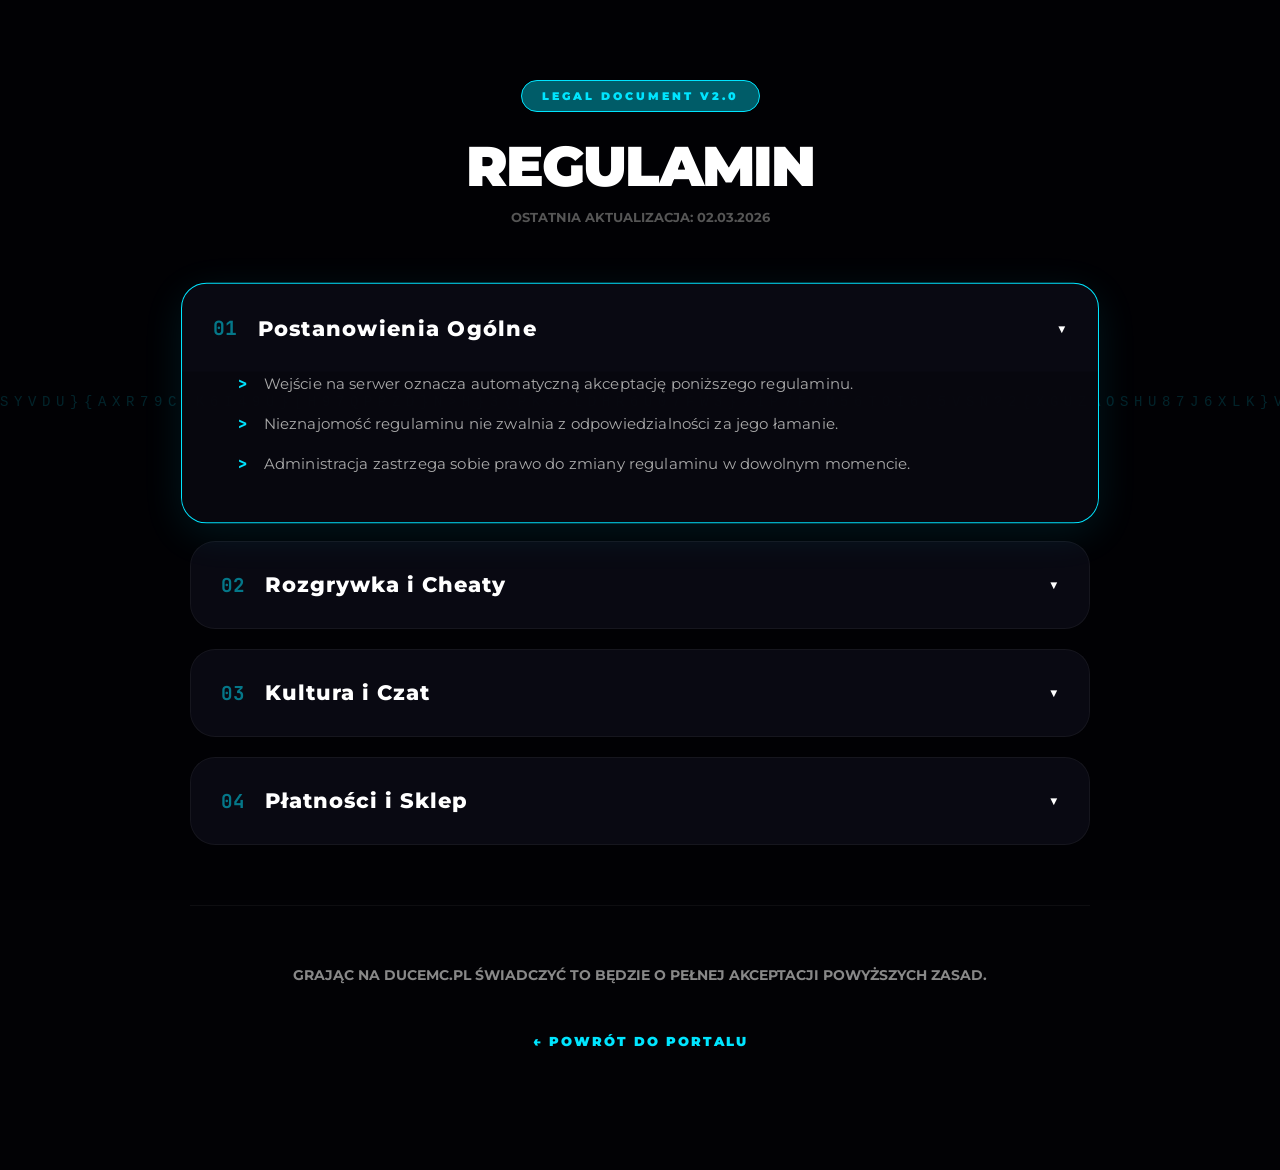
==== regulamin.html @ 17173e6e "Create regulamin.html" ====
<!DOCTYPE html>
<html lang="pl">
<head>
    <meta charset="UTF-8">
    <meta name="viewport" content="width=device-width, initial-scale=1.0">
    <title>Regulamin | DuceMC.PL</title>
    <link href="https://fonts.googleapis.com/css2?family=Montserrat:wght@400;700;900&family=JetBrains+Mono:wght@400;700&display=swap" rel="stylesheet">
    
    <style>
        :root {
            --primary: #00e5ff;
            --primary-glow: rgba(0, 229, 255, 0.4);
            --bg-dark: #020205;
            --card-bg: rgba(10, 10, 20, 0.95);
            --border: rgba(255, 255, 255, 0.05);
            --transition: all 0.4s cubic-bezier(0.2, 1, 0.3, 1);
        }

        * { box-sizing: border-box; margin: 0; padding: 0; }
        
        body {
            font-family: 'Montserrat', sans-serif;
            background: var(--bg-dark);
            color: white;
            min-height: 100vh;
            display: flex;
            flex-direction: column;
            align-items: center;
            padding: 80px 20px;
            overflow-x: hidden;
        }

        /* Animowane tło - linie kodu / matrix */
        #matrix-bg {
            position: fixed; top: 0; left: 0; width: 100%; height: 100%;
            z-index: -1; opacity: 0.15; pointer-events: none;
        }

        .container {
            width: 100%;
            max-width: 900px;
            animation: fadeIn 1s ease-out;
        }

        @keyframes fadeIn {
            from { opacity: 0; transform: translateY(30px); }
            to { opacity: 1; transform: translateY(0); }
        }

        header { text-align: center; margin-bottom: 60px; }
        
        .badge {
            display: inline-block;
            padding: 8px 20px;
            background: var(--primary-glow);
            border: 1px solid var(--primary);
            border-radius: 50px;
            color: var(--primary);
            font-size: 0.7rem;
            font-weight: 900;
            letter-spacing: 3px;
            text-transform: uppercase;
            margin-bottom: 20px;
        }

        h1 { font-size: 3.5rem; font-weight: 900; letter-spacing: -2px; margin-bottom: 10px; }
        .last-update { color: #555; font-size: 0.8rem; font-weight: 700; text-transform: uppercase; }

        /* --- SEKCJE REGULAMINU --- */
        .rules-wrapper { display: flex; flex-direction: column; gap: 20px; }

        .rule-section {
            background: var(--card-bg);
            border: 1px solid var(--border);
            border-radius: 25px;
            overflow: hidden;
            transition: var(--transition);
        }

        .rule-header {
            padding: 30px;
            cursor: pointer;
            display: flex;
            justify-content: space-between;
            align-items: center;
            user-select: none;
        }

        .rule-header:hover { background: rgba(255,255,255,0.02); }
        
        .rule-title { display: flex; align-items: center; gap: 20px; }
        .rule-number {
            font-family: 'JetBrains Mono', monospace;
            font-size: 1.2rem;
            color: var(--primary);
            font-weight: 700;
            opacity: 0.5;
        }
        .rule-header h3 { font-size: 1.3rem; font-weight: 800; letter-spacing: 1px; }

        .rule-content {
            max-height: 0;
            overflow: hidden;
            transition: all 0.5s cubic-bezier(0, 1, 0, 1);
            background: rgba(0,0,0,0.2);
        }

        .rule-section.active .rule-content {
            max-height: 1000px;
            transition: all 0.5s cubic-bezier(1, 0, 1, 0);
            padding: 0 30px 30px 80px;
        }

        .rule-section.active {
            border-color: var(--primary);
            box-shadow: 0 10px 40px rgba(0, 229, 255, 0.1);
            transform: scale(1.02);
        }

        .rule-list { list-style: none; }
        .rule-list li {
            position: relative;
            margin-bottom: 15px;
            color: #aaa;
            font-size: 0.95rem;
            line-height: 1.6;
        }

        .rule-list li::before {
            content: '>';
            position: absolute;
            left: -25px;
            color: var(--primary);
            font-weight: 900;
            font-family: 'JetBrains Mono', monospace;
        }

        /* --- STOPKA --- */
        .footer-info {
            margin-top: 60px;
            text-align: center;
            padding: 40px;
            border-top: 1px solid var(--border);
        }

        .accept-box {
            background: linear-gradient(90deg, transparent, rgba(var(--primary-rgb), 0.05), transparent);
            padding: 20px;
            font-weight: 700;
            color: #888;
            font-size: 0.9rem;
        }

        .btn-back {
            display: inline-block;
            margin-top: 30px;
            color: var(--primary);
            text-decoration: none;
            font-weight: 900;
            text-transform: uppercase;
            letter-spacing: 2px;
            font-size: 0.8rem;
            transition: 0.3s;
        }
        .btn-back:hover { letter-spacing: 5px; text-shadow: 0 0 10px var(--primary); }

        @media (max-width: 768px) {
            h1 { font-size: 2.2rem; }
            .rule-header { padding: 20px; }
            .rule-section.active .rule-content { padding-left: 40px; }
        }
    </style>
</head>
<body>

    <canvas id="matrix-bg"></canvas>

    <div class="container">
        <header>
            <div class="badge">Legal Document v2.0</div>
            <h1>REGULAMIN</h1>
            <p class="last-update">Ostatnia aktualizacja: 02.03.2026</p>
        </header>

        <div class="rules-wrapper">
            <div class="rule-section active">
                <div class="rule-header" onclick="toggleSection(this)">
                    <div class="rule-title">
                        <span class="rule-number">01</span>
                        <h3>Postanowienia Ogólne</h3>
                    </div>
                    <span class="icon">▼</span>
                </div>
                <div class="rule-content">
                    <ul class="rule-list">
                        <li>Wejście na serwer oznacza automatyczną akceptację poniższego regulaminu.</li>
                        <li>Nieznajomość regulaminu nie zwalnia z odpowiedzialności za jego łamanie.</li>
                        <li>Administracja zastrzega sobie prawo do zmiany regulaminu w dowolnym momencie.</li>
                    </ul>
                </div>
            </div>

            <div class="rule-section">
                <div class="rule-header" onclick="toggleSection(this)">
                    <div class="rule-title">
                        <span class="rule-number">02</span>
                        <h3>Rozgrywka i Cheaty</h3>
                    </div>
                    <span class="icon">▼</span>
                </div>
                <div class="rule-content">
                    <ul class="rule-list">
                        <li>Używanie jakichkolwiek wspomagaczy (KillAura, Fly, Autoclicker itp.) jest karane permanentnym banem.</li>
                        <li>Wykorzystywanie błędów serwera (bugów) musi być natychmiast zgłoszone administracji.</li>
                        <li>Zakaz używania modyfikacji dających przewagę nad innymi (z wyjątkiem OptiFine/Sodium).</li>
                    </ul>
                </div>
            </div>

            <div class="rule-section">
                <div class="rule-header" onclick="toggleSection(this)">
                    <div class="rule-title">
                        <span class="rule-number">03</span>
                        <h3>Kultura i Czat</h3>
                    </div>
                    <span class="icon">▼</span>
                </div>
                <div class="rule-content">
                    <ul class="rule-list">
                        <li>Zakaz obrażania graczy oraz członków administracji.</li>
                        <li>Zakaz reklamowania innych serwerów Minecraft, stron WWW oraz kanałów YT/DC bez zgody.</li>
                        <li>Spamowanie, floodowanie oraz pisanie nadmiernie dużymi literami (CAPS) jest zabronione.</li>
                    </ul>
                </div>
            </div>

            <div class="rule-section">
                <div class="rule-header" onclick="toggleSection(this)">
                    <div class="rule-title">
                        <span class="rule-number">04</span>
                        <h3>Płatności i Sklep</h3>
                    </div>
                    <span class="icon">▼</span>
                </div>
                <div class="rule-content">
                    <ul class="rule-list">
                        <li>Zakupy w sklepie są dobrowolne i wspierają rozwój serwera.</li>
                        <li>Serwer nie zwraca kosztów za zakupione rangi w przypadku otrzymania bana za łamanie regulaminu.</li>
                        <li>Problemy z płatnościami należy zgłaszać poprzez ticket na Discordzie.</li>
                    </ul>
                </div>
            </div>
        </div>

        <div class="footer-info">
            <div class="accept-box">
                GRAJĄC NA DUCEMC.PL ŚWIADCZYĆ TO BĘDZIE O PEŁNEJ AKCEPTACJI POWYŻSZYCH ZASAD.
            </div>
            <a href="index.html" class="btn-back">← POWRÓT DO PORTALU</a>
        </div>
    </div>

    <script>
        // Funkcja do rozwijania sekcji (Accordion)
        function toggleSection(element) {
            const section = element.parentElement;
            const isActive = section.classList.contains('active');
            
            // Zamknij wszystkie sekcje (opcjonalne - jeśli chcesz tylko jedną otwartą)
            // document.querySelectorAll('.rule-section').forEach(s => s.classList.remove('active'));

            if (!isActive) {
                section.classList.add('active');
            } else {
                section.classList.remove('active');
            }
        }

        // MATRIX BACKGROUND EFFECT
        const canvas = document.getElementById('matrix-bg');
        const ctx = canvas.getContext('2d');

        canvas.width = window.innerWidth;
        canvas.height = window.innerHeight;

        const characters = 'ABCDEFGHIJKLMNOPQRSTUVWXYZ0123456789<>[]{}/?';
        const fontSize = 14;
        const columns = canvas.width / fontSize;
        const drops = [];

        for (let i = 0; i < columns; i++) drops[i] = 1;

        function drawMatrix() {
            ctx.fillStyle = 'rgba(2, 2, 5, 0.1)';
            ctx.fillRect(0, 0, canvas.width, canvas.height);
            ctx.fillStyle = '#00e5ff';
            ctx.font = fontSize + 'px Courier New';

            for (let i = 0; i < drops.length; i++) {
                const text = characters.charAt(Math.floor(Math.random() * characters.length));
                ctx.fillText(text, i * fontSize, drops[i] * fontSize);
                if (drops[i] * fontSize > canvas.height && Math.random() > 0.975) drops[i] = 0;
                drops[i]++;
            }
        }

        setInterval(drawMatrix, 50);

        window.addEventListener('resize', () => {
            canvas.width = window.innerWidth;
            canvas.height = window.innerHeight;
        });
    </script>
</body>
</html>
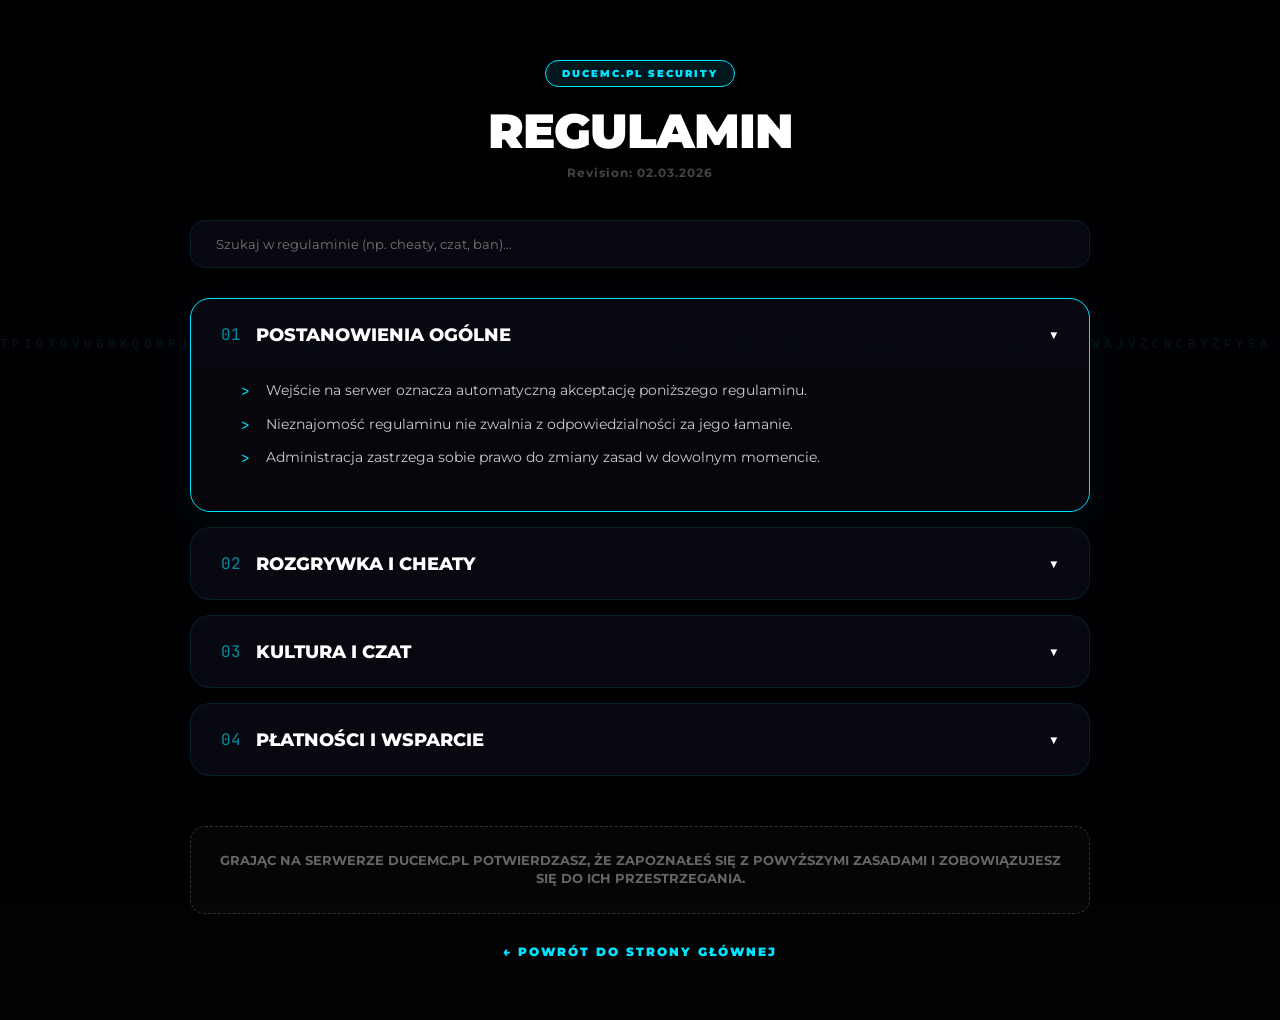
==== commit 7aea892e: "Update regulamin.html" ====
--- a/regulamin.html
+++ b/regulamin.html
@@ -11,9 +11,9 @@
             --primary: #00e5ff;
             --primary-glow: rgba(0, 229, 255, 0.4);
             --bg-dark: #020205;
-            --card-bg: rgba(10, 10, 20, 0.95);
-            --border: rgba(255, 255, 255, 0.05);
-            --transition: all 0.4s cubic-bezier(0.2, 1, 0.3, 1);
+            --card-bg: rgba(10, 10, 20, 0.85);
+            --border: rgba(0, 229, 255, 0.1);
+            --transition: all 0.3s cubic-bezier(0.4, 0, 0.2, 1);
         }
 
         * { box-sizing: border-box; margin: 0; padding: 0; }
@@ -26,104 +26,113 @@
             display: flex;
             flex-direction: column;
             align-items: center;
-            padding: 80px 20px;
+            padding: 60px 20px;
             overflow-x: hidden;
         }
 
-        /* Animowane tło - linie kodu / matrix */
         #matrix-bg {
             position: fixed; top: 0; left: 0; width: 100%; height: 100%;
-            z-index: -1; opacity: 0.15; pointer-events: none;
+            z-index: -1; opacity: 0.1; pointer-events: none;
         }
 
         .container {
             width: 100%;
             max-width: 900px;
-            animation: fadeIn 1s ease-out;
+            animation: fadeIn 0.8s ease-out;
         }
 
         @keyframes fadeIn {
-            from { opacity: 0; transform: translateY(30px); }
+            from { opacity: 0; transform: translateY(20px); }
             to { opacity: 1; transform: translateY(0); }
         }
 
-        header { text-align: center; margin-bottom: 60px; }
+        header { text-align: center; margin-bottom: 40px; }
         
         .badge {
             display: inline-block;
-            padding: 8px 20px;
-            background: var(--primary-glow);
+            padding: 6px 16px;
+            background: rgba(0, 229, 255, 0.1);
             border: 1px solid var(--primary);
             border-radius: 50px;
             color: var(--primary);
-            font-size: 0.7rem;
+            font-size: 0.65rem;
             font-weight: 900;
-            letter-spacing: 3px;
+            letter-spacing: 2px;
             text-transform: uppercase;
-            margin-bottom: 20px;
-        }
-
-        h1 { font-size: 3.5rem; font-weight: 900; letter-spacing: -2px; margin-bottom: 10px; }
-        .last-update { color: #555; font-size: 0.8rem; font-weight: 700; text-transform: uppercase; }
-
-        /* --- SEKCJE REGULAMINU --- */
-        .rules-wrapper { display: flex; flex-direction: column; gap: 20px; }
+            margin-bottom: 15px;
+        }
+
+        h1 { font-size: 3rem; font-weight: 900; letter-spacing: -1px; margin-bottom: 5px; }
+        .last-update { color: #444; font-size: 0.75rem; font-weight: 700; letter-spacing: 1px; }
+
+        /* Wyszukiwarka */
+        .search-bar {
+            width: 100%;
+            background: var(--card-bg);
+            border: 1px solid var(--border);
+            border-radius: 15px;
+            padding: 15px 25px;
+            color: white;
+            font-family: inherit;
+            margin-bottom: 30px;
+            transition: 0.3s;
+        }
+        .search-bar:focus { border-color: var(--primary); box-shadow: 0 0 20px rgba(0, 229, 255, 0.1); outline: none; }
+
+        /* Sekcje */
+        .rules-wrapper { display: flex; flex-direction: column; gap: 15px; }
 
         .rule-section {
             background: var(--card-bg);
             border: 1px solid var(--border);
-            border-radius: 25px;
+            border-radius: 20px;
             overflow: hidden;
             transition: var(--transition);
         }
 
         .rule-header {
-            padding: 30px;
+            padding: 25px 30px;
             cursor: pointer;
             display: flex;
             justify-content: space-between;
             align-items: center;
-            user-select: none;
-        }
-
-        .rule-header:hover { background: rgba(255,255,255,0.02); }
+        }
+
+        .rule-header:hover { background: rgba(255,255,255,0.03); }
         
-        .rule-title { display: flex; align-items: center; gap: 20px; }
+        .rule-title { display: flex; align-items: center; gap: 15px; }
         .rule-number {
             font-family: 'JetBrains Mono', monospace;
-            font-size: 1.2rem;
+            font-size: 1rem;
             color: var(--primary);
-            font-weight: 700;
-            opacity: 0.5;
-        }
-        .rule-header h3 { font-size: 1.3rem; font-weight: 800; letter-spacing: 1px; }
+            opacity: 0.6;
+        }
+        .rule-header h3 { font-size: 1.1rem; font-weight: 800; text-transform: uppercase; }
 
         .rule-content {
             max-height: 0;
             overflow: hidden;
-            transition: all 0.5s cubic-bezier(0, 1, 0, 1);
-            background: rgba(0,0,0,0.2);
+            transition: max-height 0.4s ease;
+            background: rgba(0,0,0,0.3);
         }
 
         .rule-section.active .rule-content {
-            max-height: 1000px;
-            transition: all 0.5s cubic-bezier(1, 0, 1, 0);
-            padding: 0 30px 30px 80px;
+            max-height: 800px;
+            padding: 10px 30px 30px 75px;
         }
 
         .rule-section.active {
             border-color: var(--primary);
-            box-shadow: 0 10px 40px rgba(0, 229, 255, 0.1);
-            transform: scale(1.02);
+            box-shadow: 0 10px 30px rgba(0, 229, 255, 0.05);
         }
 
         .rule-list { list-style: none; }
         .rule-list li {
             position: relative;
-            margin-bottom: 15px;
-            color: #aaa;
-            font-size: 0.95rem;
-            line-height: 1.6;
+            margin-bottom: 12px;
+            color: #ccc;
+            font-size: 0.9rem;
+            line-height: 1.5;
         }
 
         .rule-list li::before {
@@ -131,24 +140,24 @@
             position: absolute;
             left: -25px;
             color: var(--primary);
-            font-weight: 900;
             font-family: 'JetBrains Mono', monospace;
         }
 
-        /* --- STOPKA --- */
+        /* Stopka */
         .footer-info {
-            margin-top: 60px;
+            margin-top: 50px;
             text-align: center;
-            padding: 40px;
-            border-top: 1px solid var(--border);
         }
 
         .accept-box {
-            background: linear-gradient(90deg, transparent, rgba(var(--primary-rgb), 0.05), transparent);
-            padding: 20px;
+            background: rgba(255,255,255,0.02);
+            padding: 25px;
+            border-radius: 15px;
+            border: 1px dashed #333;
+            color: #666;
+            font-size: 0.8rem;
             font-weight: 700;
-            color: #888;
-            font-size: 0.9rem;
+            line-height: 1.4;
         }
 
         .btn-back {
@@ -159,15 +168,15 @@
             font-weight: 900;
             text-transform: uppercase;
             letter-spacing: 2px;
-            font-size: 0.8rem;
+            font-size: 0.75rem;
             transition: 0.3s;
         }
-        .btn-back:hover { letter-spacing: 5px; text-shadow: 0 0 10px var(--primary); }
-
-        @media (max-width: 768px) {
-            h1 { font-size: 2.2rem; }
+        .btn-back:hover { transform: translateY(-2px); text-shadow: 0 0 15px var(--primary); }
+
+        @media (max-width: 600px) {
+            h1 { font-size: 2rem; }
             .rule-header { padding: 20px; }
-            .rule-section.active .rule-content { padding-left: 40px; }
+            .rule-section.active .rule-content { padding-left: 45px; }
         }
     </style>
 </head>
@@ -177,10 +186,12 @@
 
     <div class="container">
         <header>
-            <div class="badge">Legal Document v2.0</div>
+            <div class="badge">DuceMC.PL Security</div>
             <h1>REGULAMIN</h1>
-            <p class="last-update">Ostatnia aktualizacja: 02.03.2026</p>
+            <p class="last-update">Revision: 02.03.2026</p>
         </header>
+
+        <input type="text" class="search-bar" placeholder="Szukaj w regulaminie (np. cheaty, czat, ban)..." id="search">
 
         <div class="rules-wrapper">
             <div class="rule-section active">
@@ -189,13 +200,13 @@
                         <span class="rule-number">01</span>
                         <h3>Postanowienia Ogólne</h3>
                     </div>
-                    <span class="icon">▼</span>
+                    <span>▼</span>
                 </div>
                 <div class="rule-content">
                     <ul class="rule-list">
                         <li>Wejście na serwer oznacza automatyczną akceptację poniższego regulaminu.</li>
                         <li>Nieznajomość regulaminu nie zwalnia z odpowiedzialności za jego łamanie.</li>
-                        <li>Administracja zastrzega sobie prawo do zmiany regulaminu w dowolnym momencie.</li>
+                        <li>Administracja zastrzega sobie prawo do zmiany zasad w dowolnym momencie.</li>
                     </ul>
                 </div>
             </div>
@@ -206,13 +217,13 @@
                         <span class="rule-number">02</span>
                         <h3>Rozgrywka i Cheaty</h3>
                     </div>
-                    <span class="icon">▼</span>
+                    <span>▼</span>
                 </div>
                 <div class="rule-content">
                     <ul class="rule-list">
-                        <li>Używanie jakichkolwiek wspomagaczy (KillAura, Fly, Autoclicker itp.) jest karane permanentnym banem.</li>
-                        <li>Wykorzystywanie błędów serwera (bugów) musi być natychmiast zgłoszone administracji.</li>
-                        <li>Zakaz używania modyfikacji dających przewagę nad innymi (z wyjątkiem OptiFine/Sodium).</li>
+                        <li>Używanie wspomagaczy (Killaura, Fly, Autoclicker itp.) = Ban permanentny.</li>
+                        <li>Wykorzystywanie błędów serwera musi być niezwłocznie zgłoszone.</li>
+                        <li>Zakaz używania modyfikacji dających przewagę (X-Ray, ESP).</li>
                     </ul>
                 </div>
             </div>
@@ -223,13 +234,13 @@
                         <span class="rule-number">03</span>
                         <h3>Kultura i Czat</h3>
                     </div>
-                    <span class="icon">▼</span>
+                    <span>▼</span>
                 </div>
                 <div class="rule-content">
                     <ul class="rule-list">
-                        <li>Zakaz obrażania graczy oraz członków administracji.</li>
-                        <li>Zakaz reklamowania innych serwerów Minecraft, stron WWW oraz kanałów YT/DC bez zgody.</li>
-                        <li>Spamowanie, floodowanie oraz pisanie nadmiernie dużymi literami (CAPS) jest zabronione.</li>
+                        <li>Szanuj innych graczy. Obrazy, rasizm i toksyczność nie są tolerowane.</li>
+                        <li>Reklamowanie innych serwerów lub kanałów bez zgody jest zabronione.</li>
+                        <li>Nie spamuj i nie nadużywaj dużych liter na czacie głównym.</li>
                     </ul>
                 </div>
             </div>
@@ -238,15 +249,15 @@
                 <div class="rule-header" onclick="toggleSection(this)">
                     <div class="rule-title">
                         <span class="rule-number">04</span>
-                        <h3>Płatności i Sklep</h3>
+                        <h3>Płatności i Wsparcie</h3>
                     </div>
-                    <span class="icon">▼</span>
+                    <span>▼</span>
                 </div>
                 <div class="rule-content">
                     <ul class="rule-list">
-                        <li>Zakupy w sklepie są dobrowolne i wspierają rozwój serwera.</li>
-                        <li>Serwer nie zwraca kosztów za zakupione rangi w przypadku otrzymania bana za łamanie regulaminu.</li>
-                        <li>Problemy z płatnościami należy zgłaszać poprzez ticket na Discordzie.</li>
+                        <li>Rangi zakupione w sklepie są formą wsparcia serwera i nie podlegają zwrotom.</li>
+                        <li>Ban za łamanie regulaminu nie uprawnia do odzyskania środków za rangę.</li>
+                        <li>Wszelkie reklamacje składamy przez oficjalny system ticketów na Discordzie.</li>
                     </ul>
                 </div>
             </div>
@@ -254,57 +265,59 @@
 
         <div class="footer-info">
             <div class="accept-box">
-                GRAJĄC NA DUCEMC.PL ŚWIADCZYĆ TO BĘDZIE O PEŁNEJ AKCEPTACJI POWYŻSZYCH ZASAD.
-            </div>
-            <a href="index.html" class="btn-back">← POWRÓT DO PORTALU</a>
+                GRAJĄC NA SERWERZE DUCEMC.PL POTWIERDZASZ, ŻE ZAPOZNAŁEŚ SIĘ Z POWYŻSZYMI ZASADAMI I ZOBOWIĄZUJESZ SIĘ DO ICH PRZESTRZEGANIA.
+            </div>
+            <a href="index.html" class="btn-back">← POWRÓT DO STRONY GŁÓWNEJ</a>
         </div>
     </div>
 
     <script>
-        // Funkcja do rozwijania sekcji (Accordion)
         function toggleSection(element) {
             const section = element.parentElement;
-            const isActive = section.classList.contains('active');
+            section.classList.toggle('active');
+        }
+
+        // Search System
+        document.getElementById('search').addEventListener('input', function(e) {
+            const term = e.target.value.toLowerCase();
+            const sections = document.querySelectorAll('.rule-section');
             
-            // Zamknij wszystkie sekcje (opcjonalne - jeśli chcesz tylko jedną otwartą)
-            // document.querySelectorAll('.rule-section').forEach(s => s.classList.remove('active'));
-
-            if (!isActive) {
-                section.classList.add('active');
-            } else {
-                section.classList.remove('active');
-            }
-        }
-
-        // MATRIX BACKGROUND EFFECT
+            sections.forEach(sec => {
+                const text = sec.innerText.toLowerCase();
+                if(text.includes(term)) {
+                    sec.style.display = "block";
+                    if(term.length > 2) sec.classList.add('active');
+                } else {
+                    sec.style.display = "none";
+                }
+            });
+        });
+
+        // Matrix Background
         const canvas = document.getElementById('matrix-bg');
         const ctx = canvas.getContext('2d');
-
         canvas.width = window.innerWidth;
         canvas.height = window.innerHeight;
 
-        const characters = 'ABCDEFGHIJKLMNOPQRSTUVWXYZ0123456789<>[]{}/?';
-        const fontSize = 14;
+        const chars = '01ABCDEFGHIJKLMNOPQRSTUVWXYZ';
+        const fontSize = 12;
         const columns = canvas.width / fontSize;
-        const drops = [];
-
-        for (let i = 0; i < columns; i++) drops[i] = 1;
-
-        function drawMatrix() {
-            ctx.fillStyle = 'rgba(2, 2, 5, 0.1)';
+        const drops = Array(Math.floor(columns)).fill(1);
+
+        function draw() {
+            ctx.fillStyle = 'rgba(2, 2, 5, 0.05)';
             ctx.fillRect(0, 0, canvas.width, canvas.height);
             ctx.fillStyle = '#00e5ff';
             ctx.font = fontSize + 'px Courier New';
 
-            for (let i = 0; i < drops.length; i++) {
-                const text = characters.charAt(Math.floor(Math.random() * characters.length));
-                ctx.fillText(text, i * fontSize, drops[i] * fontSize);
-                if (drops[i] * fontSize > canvas.height && Math.random() > 0.975) drops[i] = 0;
+            drops.forEach((y, i) => {
+                const text = chars[Math.floor(Math.random() * chars.length)];
+                ctx.fillText(text, i * fontSize, y * fontSize);
+                if (y * fontSize > canvas.height && Math.random() > 0.975) drops[i] = 0;
                 drops[i]++;
-            }
-        }
-
-        setInterval(drawMatrix, 50);
+            });
+        }
+        setInterval(draw, 50);
 
         window.addEventListener('resize', () => {
             canvas.width = window.innerWidth;
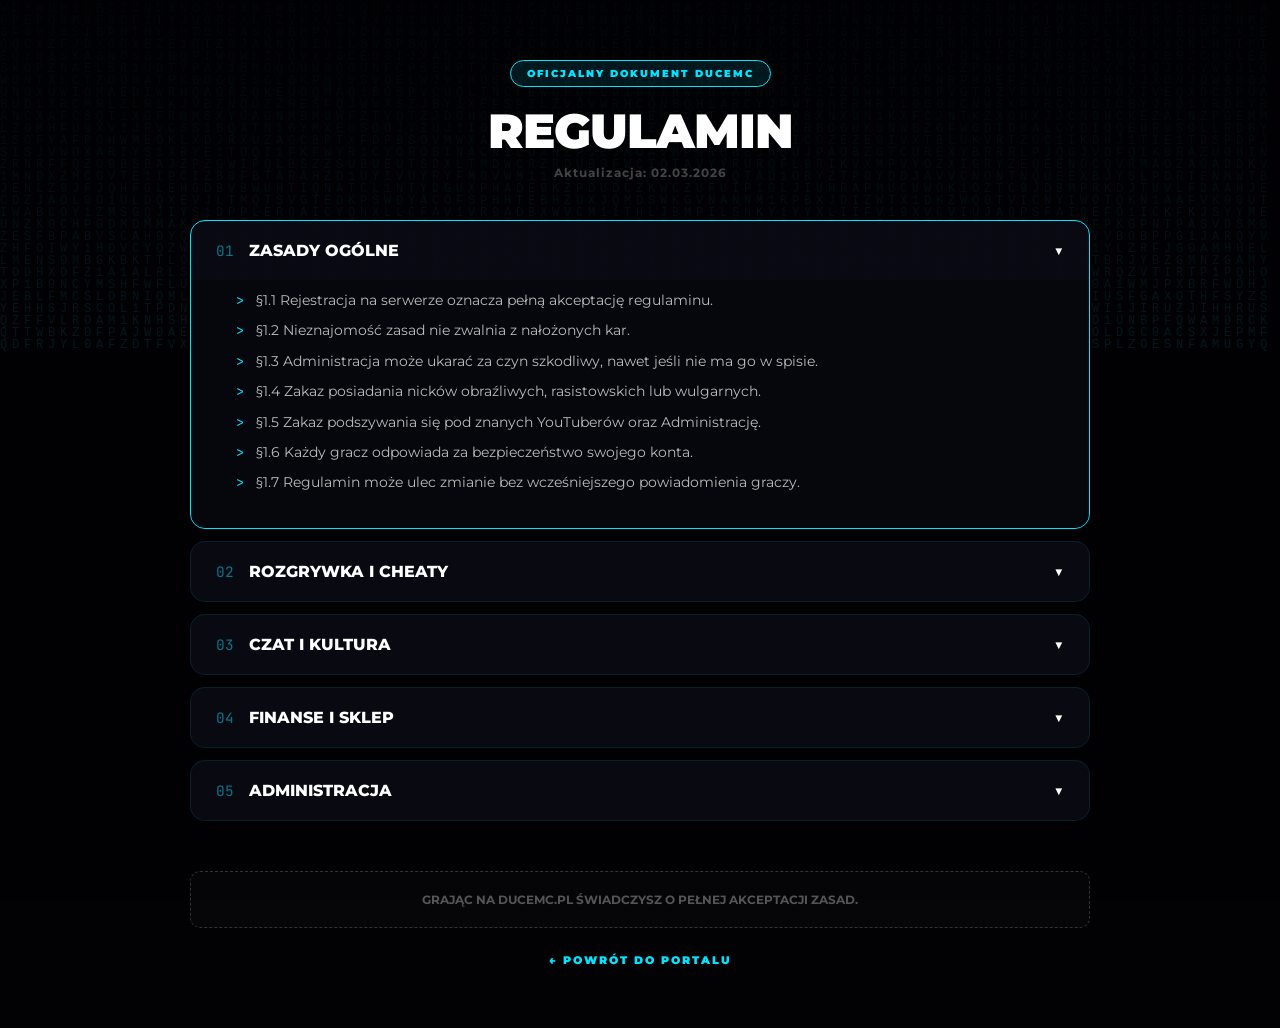
==== commit 6c6c7965: "Update regulamin.html" ====
--- a/regulamin.html
+++ b/regulamin.html
@@ -11,7 +11,7 @@
             --primary: #00e5ff;
             --primary-glow: rgba(0, 229, 255, 0.4);
             --bg-dark: #020205;
-            --card-bg: rgba(10, 10, 20, 0.85);
+            --card-bg: rgba(10, 10, 20, 0.9);
             --border: rgba(0, 229, 255, 0.1);
             --transition: all 0.3s cubic-bezier(0.4, 0, 0.2, 1);
         }
@@ -65,33 +65,18 @@
         h1 { font-size: 3rem; font-weight: 900; letter-spacing: -1px; margin-bottom: 5px; }
         .last-update { color: #444; font-size: 0.75rem; font-weight: 700; letter-spacing: 1px; }
 
-        /* Wyszukiwarka */
-        .search-bar {
-            width: 100%;
+        .rules-wrapper { display: flex; flex-direction: column; gap: 12px; }
+
+        .rule-section {
             background: var(--card-bg);
             border: 1px solid var(--border);
             border-radius: 15px;
-            padding: 15px 25px;
-            color: white;
-            font-family: inherit;
-            margin-bottom: 30px;
-            transition: 0.3s;
-        }
-        .search-bar:focus { border-color: var(--primary); box-shadow: 0 0 20px rgba(0, 229, 255, 0.1); outline: none; }
-
-        /* Sekcje */
-        .rules-wrapper { display: flex; flex-direction: column; gap: 15px; }
-
-        .rule-section {
-            background: var(--card-bg);
-            border: 1px solid var(--border);
-            border-radius: 20px;
             overflow: hidden;
             transition: var(--transition);
         }
 
         .rule-header {
-            padding: 25px 30px;
+            padding: 20px 25px;
             cursor: pointer;
             display: flex;
             justify-content: space-between;
@@ -103,11 +88,11 @@
         .rule-title { display: flex; align-items: center; gap: 15px; }
         .rule-number {
             font-family: 'JetBrains Mono', monospace;
-            font-size: 1rem;
-            color: var(--primary);
-            opacity: 0.6;
-        }
-        .rule-header h3 { font-size: 1.1rem; font-weight: 800; text-transform: uppercase; }
+            font-size: 0.9rem;
+            color: var(--primary);
+            opacity: 0.5;
+        }
+        .rule-header h3 { font-size: 1rem; font-weight: 800; text-transform: uppercase; }
 
         .rule-content {
             max-height: 0;
@@ -117,66 +102,50 @@
         }
 
         .rule-section.active .rule-content {
-            max-height: 800px;
-            padding: 10px 30px 30px 75px;
-        }
-
-        .rule-section.active {
-            border-color: var(--primary);
-            box-shadow: 0 10px 30px rgba(0, 229, 255, 0.05);
-        }
+            max-height: 1200px;
+            padding: 10px 25px 25px 65px;
+        }
+
+        .rule-section.active { border-color: var(--primary); }
 
         .rule-list { list-style: none; }
         .rule-list li {
             position: relative;
-            margin-bottom: 12px;
-            color: #ccc;
-            font-size: 0.9rem;
+            margin-bottom: 10px;
+            color: #bbb;
+            font-size: 0.85rem;
             line-height: 1.5;
         }
 
         .rule-list li::before {
             content: '>';
             position: absolute;
-            left: -25px;
+            left: -20px;
             color: var(--primary);
             font-family: 'JetBrains Mono', monospace;
         }
 
-        /* Stopka */
-        .footer-info {
-            margin-top: 50px;
-            text-align: center;
-        }
-
+        .footer-info { margin-top: 50px; text-align: center; }
         .accept-box {
             background: rgba(255,255,255,0.02);
-            padding: 25px;
-            border-radius: 15px;
+            padding: 20px;
+            border-radius: 10px;
             border: 1px dashed #333;
-            color: #666;
-            font-size: 0.8rem;
+            color: #555;
+            font-size: 0.75rem;
             font-weight: 700;
-            line-height: 1.4;
         }
 
         .btn-back {
             display: inline-block;
-            margin-top: 30px;
+            margin-top: 25px;
             color: var(--primary);
             text-decoration: none;
             font-weight: 900;
             text-transform: uppercase;
             letter-spacing: 2px;
-            font-size: 0.75rem;
+            font-size: 0.7rem;
             transition: 0.3s;
-        }
-        .btn-back:hover { transform: translateY(-2px); text-shadow: 0 0 15px var(--primary); }
-
-        @media (max-width: 600px) {
-            h1 { font-size: 2rem; }
-            .rule-header { padding: 20px; }
-            .rule-section.active .rule-content { padding-left: 45px; }
         }
     </style>
 </head>
@@ -186,78 +155,93 @@
 
     <div class="container">
         <header>
-            <div class="badge">DuceMC.PL Security</div>
+            <div class="badge">Oficjalny Dokument DuceMC</div>
             <h1>REGULAMIN</h1>
-            <p class="last-update">Revision: 02.03.2026</p>
+            <p class="last-update">Aktualizacja: 02.03.2026</p>
         </header>
-
-        <input type="text" class="search-bar" placeholder="Szukaj w regulaminie (np. cheaty, czat, ban)..." id="search">
 
         <div class="rules-wrapper">
             <div class="rule-section active">
                 <div class="rule-header" onclick="toggleSection(this)">
-                    <div class="rule-title">
-                        <span class="rule-number">01</span>
-                        <h3>Postanowienia Ogólne</h3>
-                    </div>
-                    <span>▼</span>
-                </div>
-                <div class="rule-content">
-                    <ul class="rule-list">
-                        <li>Wejście na serwer oznacza automatyczną akceptację poniższego regulaminu.</li>
-                        <li>Nieznajomość regulaminu nie zwalnia z odpowiedzialności za jego łamanie.</li>
-                        <li>Administracja zastrzega sobie prawo do zmiany zasad w dowolnym momencie.</li>
-                    </ul>
-                </div>
-            </div>
-
-            <div class="rule-section">
-                <div class="rule-header" onclick="toggleSection(this)">
-                    <div class="rule-title">
-                        <span class="rule-number">02</span>
-                        <h3>Rozgrywka i Cheaty</h3>
-                    </div>
-                    <span>▼</span>
-                </div>
-                <div class="rule-content">
-                    <ul class="rule-list">
-                        <li>Używanie wspomagaczy (Killaura, Fly, Autoclicker itp.) = Ban permanentny.</li>
-                        <li>Wykorzystywanie błędów serwera musi być niezwłocznie zgłoszone.</li>
-                        <li>Zakaz używania modyfikacji dających przewagę (X-Ray, ESP).</li>
-                    </ul>
-                </div>
-            </div>
-
-            <div class="rule-section">
-                <div class="rule-header" onclick="toggleSection(this)">
-                    <div class="rule-title">
-                        <span class="rule-number">03</span>
-                        <h3>Kultura i Czat</h3>
-                    </div>
-                    <span>▼</span>
-                </div>
-                <div class="rule-content">
-                    <ul class="rule-list">
-                        <li>Szanuj innych graczy. Obrazy, rasizm i toksyczność nie są tolerowane.</li>
-                        <li>Reklamowanie innych serwerów lub kanałów bez zgody jest zabronione.</li>
-                        <li>Nie spamuj i nie nadużywaj dużych liter na czacie głównym.</li>
-                    </ul>
-                </div>
-            </div>
-
-            <div class="rule-section">
-                <div class="rule-header" onclick="toggleSection(this)">
-                    <div class="rule-title">
-                        <span class="rule-number">04</span>
-                        <h3>Płatności i Wsparcie</h3>
-                    </div>
-                    <span>▼</span>
-                </div>
-                <div class="rule-content">
-                    <ul class="rule-list">
-                        <li>Rangi zakupione w sklepie są formą wsparcia serwera i nie podlegają zwrotom.</li>
-                        <li>Ban za łamanie regulaminu nie uprawnia do odzyskania środków za rangę.</li>
-                        <li>Wszelkie reklamacje składamy przez oficjalny system ticketów na Discordzie.</li>
+                    <div class="rule-title"><span class="rule-number">01</span><h3>Zasady Ogólne</h3></div>
+                    <span>▼</span>
+                </div>
+                <div class="rule-content">
+                    <ul class="rule-list">
+                        <li>§1.1 Rejestracja na serwerze oznacza pełną akceptację regulaminu.</li>
+                        <li>§1.2 Nieznajomość zasad nie zwalnia z nałożonych kar.</li>
+                        <li>§1.3 Administracja może ukarać za czyn szkodliwy, nawet jeśli nie ma go w spisie.</li>
+                        <li>§1.4 Zakaz posiadania nicków obraźliwych, rasistowskich lub wulgarnych.</li>
+                        <li>§1.5 Zakaz podszywania się pod znanych YouTuberów oraz Administrację.</li>
+                        <li>§1.6 Każdy gracz odpowiada za bezpieczeństwo swojego konta.</li>
+                        <li>§1.7 Regulamin może ulec zmianie bez wcześniejszego powiadomienia graczy.</li>
+                    </ul>
+                </div>
+            </div>
+
+            <div class="rule-section">
+                <div class="rule-header" onclick="toggleSection(this)">
+                    <div class="rule-title"><span class="rule-number">02</span><h3>Rozgrywka i Cheaty</h3></div>
+                    <span>▼</span>
+                </div>
+                <div class="rule-content">
+                    <ul class="rule-list">
+                        <li>§2.1 Używanie wspomagaczy (KillAura, Reach, Fly, Speed itp.) = Ban permanentny.</li>
+                        <li>§2.2 Zakaz używania modyfikacji typu X-Ray, ESP oraz Minimap z radarem graczy.</li>
+                        <li>§2.3 Używanie AutoClickera lub makr (powyżej 15 CPS) jest zabronione.</li>
+                        <li>§2.4 Wykorzystywanie błędów gry (bugów) do własnych korzyści jest karane.</li>
+                        <li>§2.5 Gracz ma 5 minut na poddanie się sprawdzaniu przez administratora.</li>
+                        <li>§2.6 Wyjście z serwera podczas sprawdzania = Ban permanentny.</li>
+                        <li>§2.7 Współpraca z osobą cheatujaćą jest traktowana jak cheatowanie.</li>
+                        <li>§2.8 Zakaz celowego lagowania serwera (budowanie lag-maszyn).</li>
+                    </ul>
+                </div>
+            </div>
+
+            <div class="rule-section">
+                <div class="rule-header" onclick="toggleSection(this)">
+                    <div class="rule-title"><span class="rule-number">03</span><h3>Czat i Kultura</h3></div>
+                    <span>▼</span>
+                </div>
+                <div class="rule-content">
+                    <ul class="rule-list">
+                        <li>§3.1 Zakaz obrażania graczy oraz ich rodzin w sposób rażący.</li>
+                        <li>§3.2 Zakaz szerzenia nienawiści (rasizm, nazizm, homofobia).</li>
+                        <li>§3.3 Zakaz spamowania oraz floodowania (powtarzania znaków).</li>
+                        <li>§3.4 Zakaz reklamowania innych serwerów Minecraft oraz stron WWW.</li>
+                        <li>§3.5 Zakaz handlowania przedmiotami za realną walutę (PSC/Przelew).</li>
+                        <li>§3.6 Zakaz udostępniania danych osobowych osób trzecich (Doxing).</li>
+                        <li>§3.7 Zakaz proszenia o itemy, rangi lub OP od Administracji.</li>
+                    </ul>
+                </div>
+            </div>
+
+            <div class="rule-section">
+                <div class="rule-header" onclick="toggleSection(this)">
+                    <div class="rule-title"><span class="rule-number">04</span><h3>Finanse i Sklep</h3></div>
+                    <span>▼</span>
+                </div>
+                <div class="rule-content">
+                    <ul class="rule-list">
+                        <li>§4.1 Zakup rangi w sklepie jest dobrowolną dotacją na serwer.</li>
+                        <li>§4.2 Serwer nie zwraca pieniędzy za zakupione usługi.</li>
+                        <li>§4.3 Ban nie uprawnia do zwrotu kosztów za aktywną rangę VIP/Premium.</li>
+                        <li>§4.4 Problemy z płatnościami należy zgłaszać przez system Ticket na Discordzie.</li>
+                    </ul>
+                </div>
+            </div>
+
+            <div class="rule-section">
+                <div class="rule-header" onclick="toggleSection(this)">
+                    <div class="rule-title"><span class="rule-number">05</span><h3>Administracja</h3></div>
+                    <span>▼</span>
+                </div>
+                <div class="rule-content">
+                    <ul class="rule-list">
+                        <li>§5.1 Słowo administratora jest ostateczne w sporach.</li>
+                        <li>§5.2 Zakaz okłamywania administracji w zgłoszeniach.</li>
+                        <li>§5.3 Skargi na adminów składamy tylko z dowodem wideo (nagraniem).</li>
+                        <li>§5.4 Utrudnianie pracy administratorowi skutkuje banem czasowym.</li>
                     </ul>
                 </div>
             </div>
@@ -265,64 +249,36 @@
 
         <div class="footer-info">
             <div class="accept-box">
-                GRAJĄC NA SERWERZE DUCEMC.PL POTWIERDZASZ, ŻE ZAPOZNAŁEŚ SIĘ Z POWYŻSZYMI ZASADAMI I ZOBOWIĄZUJESZ SIĘ DO ICH PRZESTRZEGANIA.
-            </div>
-            <a href="index.html" class="btn-back">← POWRÓT DO STRONY GŁÓWNEJ</a>
+                GRAJĄC NA DUCEMC.PL ŚWIADCZYSZ O PEŁNEJ AKCEPTACJI ZASAD.
+            </div>
+            <a href="index.html" class="btn-back">← POWRÓT DO PORTALU</a>
         </div>
     </div>
 
     <script>
-        function toggleSection(element) {
-            const section = element.parentElement;
-            section.classList.toggle('active');
-        }
-
-        // Search System
-        document.getElementById('search').addEventListener('input', function(e) {
-            const term = e.target.value.toLowerCase();
-            const sections = document.querySelectorAll('.rule-section');
-            
-            sections.forEach(sec => {
-                const text = sec.innerText.toLowerCase();
-                if(text.includes(term)) {
-                    sec.style.display = "block";
-                    if(term.length > 2) sec.classList.add('active');
-                } else {
-                    sec.style.display = "none";
-                }
-            });
-        });
-
-        // Matrix Background
+        function toggleSection(e) {
+            e.parentElement.classList.toggle('active');
+        }
+
         const canvas = document.getElementById('matrix-bg');
         const ctx = canvas.getContext('2d');
         canvas.width = window.innerWidth;
         canvas.height = window.innerHeight;
-
         const chars = '01ABCDEFGHIJKLMNOPQRSTUVWXYZ';
         const fontSize = 12;
-        const columns = canvas.width / fontSize;
-        const drops = Array(Math.floor(columns)).fill(1);
-
+        const drops = Array(Math.floor(canvas.width/fontSize)).fill(1);
         function draw() {
             ctx.fillStyle = 'rgba(2, 2, 5, 0.05)';
             ctx.fillRect(0, 0, canvas.width, canvas.height);
             ctx.fillStyle = '#00e5ff';
             ctx.font = fontSize + 'px Courier New';
-
             drops.forEach((y, i) => {
-                const text = chars[Math.floor(Math.random() * chars.length)];
-                ctx.fillText(text, i * fontSize, y * fontSize);
-                if (y * fontSize > canvas.height && Math.random() > 0.975) drops[i] = 0;
+                ctx.fillText(chars[Math.floor(Math.random()*chars.length)], i*fontSize, y*fontSize);
+                if (y*fontSize > canvas.height && Math.random() > 0.975) drops[i] = 0;
                 drops[i]++;
             });
         }
         setInterval(draw, 50);
-
-        window.addEventListener('resize', () => {
-            canvas.width = window.innerWidth;
-            canvas.height = window.innerHeight;
-        });
     </script>
 </body>
 </html>
